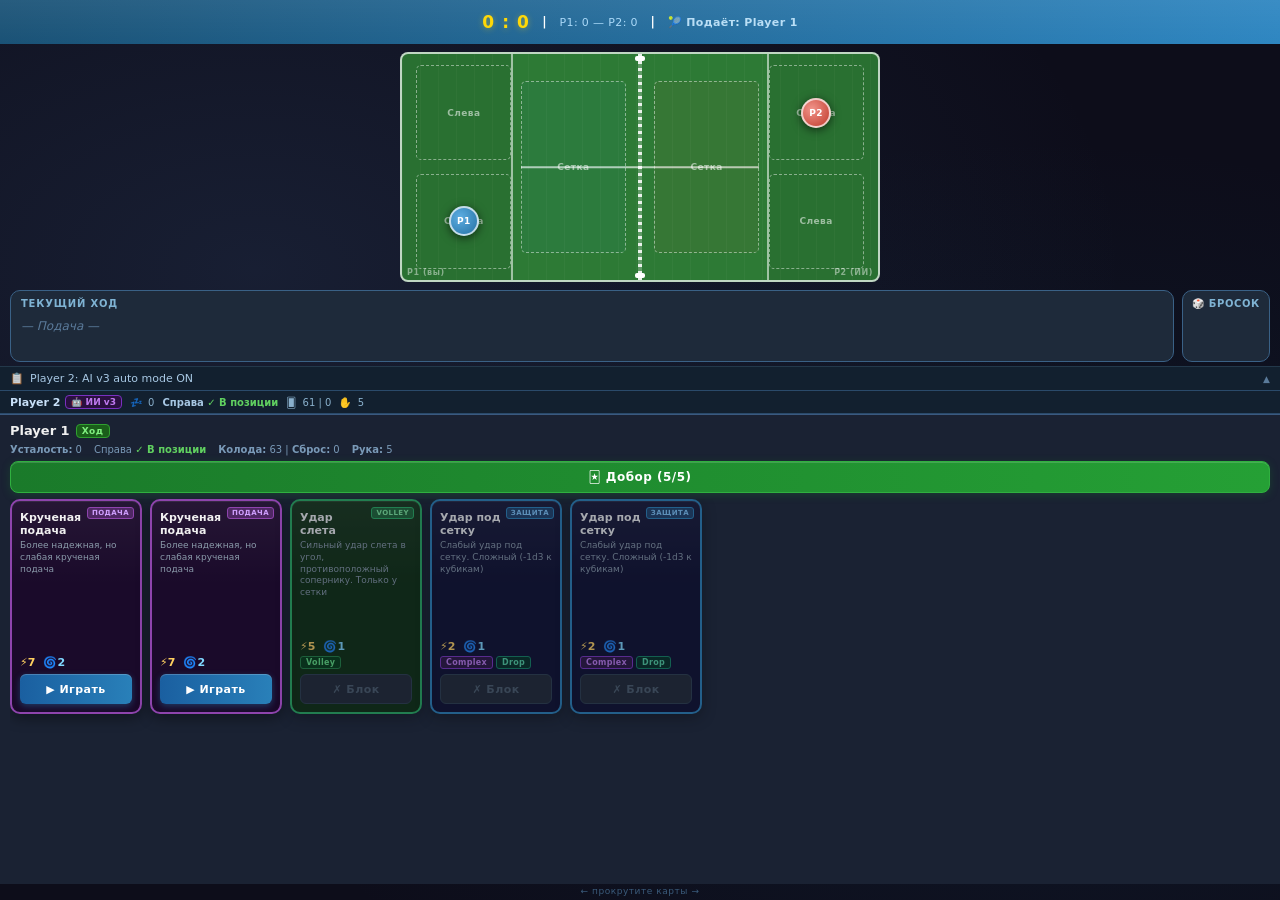
==== index.html @ b7a3088a "Mobile: always-on dice result, Russian labels, and an event log Three additions to the Telegram (ind" ====
<!DOCTYPE html>
<html lang="ru">
<head>
  <meta charset="UTF-8">
  <meta name="viewport" content="width=device-width, initial-scale=1.0, maximum-scale=1.0, user-scalable=no, viewport-fit=cover">
  <title>🎾 MyTennis</title>
  <script src="https://telegram.org/js/telegram-web-app.js"></script>
  <link rel="stylesheet" href="styles-app.css">
</head>
<body>

  <!-- ═══════════════════════════════════════════
       BLOCK 1 — SCORE BAR
  ════════════════════════════════════════════ -->
  <div id="tennis-score">Loading score...</div>

  <!-- ═══════════════════════════════════════════
       BLOCK 2 — COURT (horizontal: P1 left, P2 right)
       Zone data-ids are queried by visuals.js — do not rename.
       P2 orientation: BR top / BL bottom (players face each other,
       serves land cross-court into the same-named zone).
  ════════════════════════════════════════════ -->
  <div id="app-court-wrap">
    <div id="court">
      <!-- decorative layers -->
      <div class="baseline-shade shade-left"></div>
      <div class="baseline-shade shade-right"></div>
      <div class="service-line line-left"></div>
      <div class="service-line line-right"></div>
      <div class="center-line"></div>

      <!-- net -->
      <div class="net-line"></div>
      <div class="net-post net-post-top"></div>
      <div class="net-post net-post-bottom"></div>

      <!-- P1 zones (left half). Labels are display-only; data-id keys stay ASCII. -->
      <div class="zone" data-id="p1-BL">Слева</div>
      <div class="zone" data-id="p1-BR">Справа</div>
      <div class="zone" data-id="p1-Net">Сетка</div>

      <!-- P2 zones (right half) — BR top, BL bottom -->
      <div class="zone" data-id="p2-Net">Сетка</div>
      <div class="zone" data-id="p2-BR">Справа</div>
      <div class="zone" data-id="p2-BL">Слева</div>

      <!-- corner labels -->
      <div class="court-label label-p1">P1 (вы)</div>
      <div class="court-label label-p2">P2 (ИИ)</div>
    </div>
  </div>

  <!-- ═══════════════════════════════════════════
       BLOCK 3 — CURRENT TURN + DICE
  ════════════════════════════════════════════ -->
  <div id="app-turn-section">

    <div id="current-turn" class="current-turn-panel">
      <div class="ct-title">Текущий ход</div>
      <div class="ct-empty">— Подача —</div>
    </div>

    <div id="app-dice-wrap">
      <div class="player-dice" id="player1-dice">
        <div class="app-dice-label">🎲 Бросок</div>
        <div class="dice-display"></div>
      </div>
      <!-- kept in DOM so dice-visuals.js doesn't break, but hidden -->
      <div class="player-dice" id="player2-dice" style="display:none;">
        <div class="dice-display"></div>
      </div>
    </div>

  </div>

  <!-- ═══════════════════════════════════════════
       BLOCK 3.5 — LOG TICKER (tap to expand)
  ════════════════════════════════════════════ -->
  <div id="app-log" onclick="toggleLogOverlay(true)" title="Открыть журнал">
    <span class="app-log-icon">📋</span>
    <span class="app-log-line">— начните розыгрыш —</span>
    <span class="app-log-more">▲</span>
  </div>

  <!-- Full-history overlay -->
  <div id="log-overlay" onclick="if(event.target===this)toggleLogOverlay(false)">
    <div class="log-sheet">
      <div class="log-sheet-head">
        <strong>Журнал</strong>
        <button class="log-close" onclick="toggleLogOverlay(false)">✕</button>
      </div>
      <div class="log-sheet-body" id="log-full"></div>
    </div>
  </div>

  <!-- ═══════════════════════════════════════════
       BLOCK 4 — AI STRIP + PLAYER HAND
  ════════════════════════════════════════════ -->
  <div id="app-hand-section">

    <!-- AI opponent strip — render.js fills #player2 -->
    <div id="player2" class="app-opponent-strip"></div>

    <!-- Human player panel — render.js fills #player1 -->
    <div id="player1" class="player-panel app-player-panel"></div>

    <div class="scroll-hint">← прокрутите карты →</div>

  </div>

  <!-- Log: kept in DOM, hidden — render.js requires #log -->
  <div id="log" style="display:none;"></div>

  <!-- ═══════════════════════════════════════════
       SCRIPTS
  ════════════════════════════════════════════ -->
  <script src="config.js"></script>
  <script src="decks.js"></script>
  <script src="deck-utils.js"></script>
  <script src="positioning.js"></script>
  <script src="visuals.js"></script>
  <script src="dice-visuals.js"></script>
  <script src="shot-resolution.js"></script>
  <script src="player-init.js"></script>
  <script src="render.js"></script>
  <script src="ai-v1.js"></script>
  <script src="ai-v2.js"></script>
  <script src="ai-v3.js"></script>
  <script src="ai.js"></script>
  <script src="ai-simulate-v1.js"></script>
  <script src="ai-simulate-v2.js"></script>
  <script src="ai-simulate-v3.js"></script>
  <script src="ai-simulate.js"></script>
  <script src="ai-v3-train.js"></script>
  <script src="game.js"></script>

  <script>
    // Route every dice roll — player's or AI's — into the one visible block.
    window.DICE_SINGLE_TARGET = 'player1-dice';

    // ── Event log (mobile) ──────────────────────────────────
    // The ticker shows the most recent line; tapping opens the full history.
    function renderMobileLog() {
      if (typeof gameLog === 'undefined') return;
      const line = document.querySelector('#app-log .app-log-line');
      // Collapse the <br> inside shot lines so the ticker stays a single row.
      if (line && gameLog.length)
        line.innerHTML = gameLog[gameLog.length - 1].replace(/<br\s*\/?>/gi, ' · ');
      const overlay = document.getElementById('log-overlay');
      if (overlay && overlay.classList.contains('open')) {
        document.getElementById('log-full').innerHTML =
          [...gameLog].reverse().join('<div class="log-sep"></div>');
      }
    }

    function toggleLogOverlay(open) {
      const overlay = document.getElementById('log-overlay');
      if (!overlay) return;
      overlay.classList.toggle('open', open);
      if (open) {
        document.getElementById('log-full').innerHTML =
          (typeof gameLog !== 'undefined' ? [...gameLog].reverse() : []).join('<div class="log-sep"></div>');
      }
    }

    // ── Telegram Mini App init ──────────────────────────────
    const tg = window.Telegram?.WebApp;
    if (tg) {
      tg.ready();
      tg.expand();
      tg.enableClosingConfirmation();
      tg.setHeaderColor('#1a5276');
      tg.setBackgroundColor('#0d0d1a');
      // Horizontal card scroll conflicts with swipe-to-close (TG 7.7+)
      if (typeof tg.disableVerticalSwipes === 'function') tg.disableVerticalSwipes();
    }

    // ── Load v3 weights from file and configure AI ──────────
    window.addEventListener('load', () => {
      // v3-weights(4).json predates the LayerNorm/LeakyReLU change and is not
      // compatible with the current network — retrain with train-v3-node.js
      // rather than restoring it.
      fetch('v3-weights-pure.json')
        .then(res => res.json())
        .then(weightsData => {
          v3WeightsFromJSON(weightsData);
          console.log('✓ v3-weights-pure.json loaded');
        })
        .catch(err => console.warn('Could not load v3-weights-pure.json:', err));

      aiSetVersion(1, 3);       // P2 uses v3
      aiSetAutoMode(1, true);   // P2 plays automatically
    });
  </script>

</body>
</html>
---- styles-app.css ----
/* =====================================================
   styles-app.css — Telegram Mini App UI (mockup design)
   Standalone: index.html loads ONLY this stylesheet.
   Dark theme, full-viewport flex column, touch-first.
   ===================================================== */

/* ── Reset & base ─────────────────────────────────── */
*, *::before, *::after { box-sizing: border-box; margin: 0; padding: 0; }

html, body {
  width: 100%;
  height: 100%;
}

body {
  background: #0d0d1a;
  background-image:
    radial-gradient(ellipse at 20% 30%, rgba(74,111,165,.18) 0%, transparent 60%),
    radial-gradient(ellipse at 80% 70%, rgba(26,82,118,.15) 0%, transparent 55%);
  color: #f0f0f0;
  font-family: 'Segoe UI', system-ui, -apple-system, sans-serif;
  font-size: 14px;
  display: flex;
  flex-direction: column;
  /* min-height, not height: the layout fills the screen when it fits and
     scrolls instead of clipping the hand when it doesn't (reposition buttons
     make the cards noticeably taller mid-rally). */
  min-height: 100dvh;
  overflow-x: hidden;
  overflow-y: auto;
  -webkit-tap-highlight-color: transparent;
  user-select: none;
}

button { font-family: inherit; }

/* ═══════════════════════════════════════════════════
   1. SCORE BAR
   ═══════════════════════════════════════════════════ */
#tennis-score {
  flex: 0 0 auto;
  min-height: 44px;
  background: linear-gradient(90deg, #1a5276 0%, #2e86c1 100%);
  display: flex;
  align-items: center;
  justify-content: center;
  flex-wrap: wrap;
  gap: 4px 8px;
  padding: 4px 14px;
  padding-top: max(4px, env(safe-area-inset-top));
  font-size: 12px;
  color: #fff;
  font-weight: 600;
  letter-spacing: 0.03em;
  white-space: nowrap;
  position: relative;
  overflow: hidden;
}
#tennis-score::after {
  content: '';
  position: absolute;
  inset: 0;
  background: linear-gradient(180deg, rgba(255,255,255,.06) 0%, transparent 100%);
  pointer-events: none;
}
#tennis-score .score-label { display: none; }        /* "Score:" / "Games:" */
#tennis-score .score-points {
  font-size: 17px;
  font-weight: 800;
  color: #ffd700;
  text-shadow: 0 1px 6px rgba(255,215,0,.4);
  letter-spacing: 0.06em;
}
#tennis-score .score-games {
  font-size: 11px;
  color: #a8d8f8;
  font-weight: 500;
}
#tennis-score .score-server {
  font-size: 11px;
  color: #c8eaff;
  opacity: .9;
}

/* ═══════════════════════════════════════════════════
   2. COURT
   ═══════════════════════════════════════════════════ */
#app-court-wrap {
  flex: 0 0 auto;
  padding: 8px 12px 4px;
}

#court {
  width: 100%;
  max-width: 480px;
  margin: 0 auto;
  aspect-ratio: 42 / 25;
  max-height: 230px;
  background: #2d7a35;
  border-radius: 8px;
  border: 2px solid rgba(255,255,255,.7);
  position: relative;
  overflow: hidden;
}

/* grass texture */
#court::before {
  content: '';
  position: absolute;
  inset: 0;
  background: repeating-linear-gradient(
    90deg,
    rgba(255,255,255,.03) 0px, rgba(255,255,255,.03) 1px,
    transparent 1px, transparent 18px
  );
  pointer-events: none;
}

/* decorative shading behind baselines */
.baseline-shade {
  position: absolute;
  top: 0; bottom: 0;
  width: 23%;
  background: rgba(0,0,0,.08);
  z-index: 1;
}
.shade-left  { left: 0; }
.shade-right { right: 0; }

/* service lines (vertical) + center line (horizontal) */
.service-line {
  position: absolute;
  top: 0; bottom: 0;
  width: 1.5px;
  background: rgba(255,255,255,.55);
  z-index: 2;
}
.line-left  { left: 23%; }
.line-right { right: 23%; }

.center-line {
  position: absolute;
  top: 50%;
  left: 25%;
  width: 50%;
  height: 1.5px;
  background: rgba(255,255,255,.65);
  transform: translateY(-50%);
  z-index: 2;
}

/* net */
.net-line {
  position: absolute;
  left: 50%;
  top: 0; bottom: 0;
  transform: translateX(-50%);
  width: 4px;
  z-index: 10;
  background: repeating-linear-gradient(
    180deg,
    rgba(255,255,255,.9) 0px, rgba(255,255,255,.9) 3px,
    rgba(255,255,255,.25) 3px, rgba(255,255,255,.25) 7px
  );
}
.net-post {
  position: absolute;
  left: 50%;
  transform: translateX(-50%);
  width: 10px; height: 5px;
  background: #fff;
  border-radius: 2px;
  z-index: 11;
}
.net-post-top    { top: 2px; }
.net-post-bottom { bottom: 2px; }

/* zones — flat, addressed by data-id (visuals.js queries these) */
.zone {
  position: absolute;
  border: 1.5px dashed rgba(255,255,255,.45);
  border-radius: 5px;
  display: flex;
  align-items: center;
  justify-content: center;
  font-size: 9px;
  color: rgba(255,255,255,.55);
  font-weight: 700;
  letter-spacing: 0.05em;
  z-index: 6;
}

/* P1 zones (left half): BL top, BR bottom */
[data-id="p1-BL"]  { left: 3%;  top: 5%;    width: 20%; height: 42%; }
[data-id="p1-BR"]  { left: 3%;  bottom: 5%; width: 20%; height: 42%; }
[data-id="p1-Net"] { left: 25%; top: 12%;   width: 22%; height: 76%;
  background: rgba(52,152,219,.05); }

/* P2 zones (right half): BR top, BL bottom (mirrored player) */
[data-id="p2-BR"]  { right: 3%;  top: 5%;    width: 20%; height: 42%; }
[data-id="p2-BL"]  { right: 3%;  bottom: 5%; width: 20%; height: 42%; }
[data-id="p2-Net"] { right: 25%; top: 12%;   width: 22%; height: 76%;
  background: rgba(231,76,60,.05); }

/* corner labels */
.court-label {
  position: absolute;
  font-size: 8px;
  color: rgba(255,255,255,.45);
  font-weight: 600;
  letter-spacing: 0.07em;
  z-index: 7;
}
.label-p1 { left: 5px;  bottom: 3px; }
.label-p2 { right: 5px; bottom: 3px; }

/* player tokens (visuals.js appends .player-token into a zone) */
.player-token {
  width: 30px; height: 30px;
  border-radius: 50%;
  position: absolute;
  top: 50%; left: 50%;
  transform: translate(-50%, -50%);
  display: flex; align-items: center; justify-content: center;
  font-size: 9px; font-weight: 800; color: #fff;
  z-index: 20;
  box-shadow: 0 2px 10px rgba(0,0,0,.6);
  border: 2.5px solid rgba(255,255,255,.7);
}
.token-p1 { background: radial-gradient(circle at 35% 35%, #5dade2, #2471a3); }
.token-p2 { background: radial-gradient(circle at 35% 35%, #f1948a, #c0392b); }

/* ═══════════════════════════════════════════════════
   3. CURRENT TURN + DICE ROW
   ═══════════════════════════════════════════════════ */
#app-turn-section {
  flex: 0 0 auto;
  display: flex;
  align-items: stretch;
  gap: 8px;
  padding: 4px 10px;
}

/* Turn panel */
.current-turn-panel {
  flex: 1;
  min-width: 0;
  background: #1e2a3a;
  border: 1px solid #3a6186;
  border-radius: 10px;
  padding: 7px 10px;
  display: flex;
  flex-direction: column;
  gap: 4px;
  text-align: left;
}
.ct-title {
  font-size: 10px;
  font-weight: 700;
  color: #7fb3d3;
  text-transform: uppercase;
  letter-spacing: 0.08em;
}
.ct-empty { color: #5a7a9a; font-style: italic; font-size: 12px; margin-top: 6px; }
.ct-arrow-row {
  display: flex;
  align-items: center;
  gap: 5px;
  font-weight: 700;
}
.ct-p    { font-size: 12px; }
.ct-p1   { color: #3498db; }
.ct-p2   { color: #e74c3c; }
.ct-arrow { color: #ffd700; font-size: 13px; letter-spacing: -1px; }
.ct-card-name {
  font-size: 13px;
  font-weight: 800;
  color: #f0f0f0;
  white-space: nowrap;
  overflow: hidden;
  text-overflow: ellipsis;
}
.ct-card-stats {
  display: flex;
  gap: 8px;
  font-size: 11px;
  color: #a8c0d8;
  font-weight: 600;
}
.ct-difficulty {
  font-size: 10px;
  color: #8ab0cc;
  background: rgba(255,255,255,.05);
  border-radius: 4px;
  padding: 2px 6px;
  width: fit-content;
}
.ct-diff-label { color: #8ab0cc; }
.ct-diff-value { font-weight: 800; color: #ffd060; }
.ct-power-bonus { color: #ff7050; }

/* Dice panel */
#app-dice-wrap { flex: 0 0 auto; display: flex; }
#player1-dice {
  flex: 0 0 auto;
  min-width: 88px;
  max-width: 132px;
  background: #1e2a3a;
  border: 1px solid #3a6186;
  border-radius: 10px;
  padding: 7px 8px;
  display: flex;
  flex-direction: column;
  align-items: center;
  gap: 5px;
}
.app-dice-label {
  font-size: 10px;
  font-weight: 700;
  color: #7fb3d3;
  text-transform: uppercase;
  letter-spacing: 0.06em;
  white-space: nowrap;
}
.dice-display {
  display: flex;
  flex-wrap: wrap;
  justify-content: center;
  align-items: center;
  gap: 4px;
  min-height: 40px;
}

/* dice */
.die {
  width: 40px; height: 40px;
  background: #f5f5f0;
  border: 2px solid #c8c0a8;
  border-radius: 8px;
  box-shadow:
    2px 2px 0 #999,
    inset 1px 1px 2px rgba(255,255,255,.8),
    inset -1px -1px 2px rgba(0,0,0,.15);
  display: grid;
  grid-template-columns: repeat(3, 1fr);
  grid-template-rows: repeat(3, 1fr);
  padding: 5px;
  gap: 2px;
}
.die.d3 { width: 30px; height: 30px; background: #ffe6e6; border-color: #cc6666; }
.die.power-die { background: #c0392b; border-color: #922b21; box-shadow: 2px 2px 0 #6e1f18; }

.die.rolling { animation: roll 0.5s ease-in-out; }
@keyframes roll {
  0%, 100% { transform: rotate(0deg); }
  25%  { transform: rotate(90deg); }
  50%  { transform: rotate(180deg); }
  75%  { transform: rotate(270deg); }
}

.die-dot {
  width: 7px; height: 7px;
  background: #1a1a1a;
  border-radius: 50%;
  margin: auto;
  grid-column: 2; grid-row: 2;
}
.die.d3 .die-dot { width: 6px; height: 6px; background: #aa2222; }
.power-dot { background: #fff; }

/* dot layouts per value */
.die[data-value="1"] .die-dot:nth-child(1) { grid-column:2; grid-row:2; }
.die[data-value="2"] .die-dot:nth-child(1) { grid-column:1; grid-row:1; }
.die[data-value="2"] .die-dot:nth-child(2) { grid-column:3; grid-row:3; }
.die[data-value="3"] .die-dot:nth-child(1) { grid-column:1; grid-row:1; }
.die[data-value="3"] .die-dot:nth-child(2) { grid-column:2; grid-row:2; }
.die[data-value="3"] .die-dot:nth-child(3) { grid-column:3; grid-row:3; }
.die[data-value="4"] .die-dot:nth-child(1) { grid-column:1; grid-row:1; }
.die[data-value="4"] .die-dot:nth-child(2) { grid-column:3; grid-row:1; }
.die[data-value="4"] .die-dot:nth-child(3) { grid-column:1; grid-row:3; }
.die[data-value="4"] .die-dot:nth-child(4) { grid-column:3; grid-row:3; }
.die[data-value="5"] .die-dot:nth-child(1) { grid-column:1; grid-row:1; }
.die[data-value="5"] .die-dot:nth-child(2) { grid-column:3; grid-row:1; }
.die[data-value="5"] .die-dot:nth-child(3) { grid-column:2; grid-row:2; }
.die[data-value="5"] .die-dot:nth-child(4) { grid-column:1; grid-row:3; }
.die[data-value="5"] .die-dot:nth-child(5) { grid-column:3; grid-row:3; }
.die[data-value="6"] .die-dot:nth-child(1) { grid-column:1; grid-row:1; }
.die[data-value="6"] .die-dot:nth-child(2) { grid-column:3; grid-row:1; }
.die[data-value="6"] .die-dot:nth-child(3) { grid-column:1; grid-row:2; }
.die[data-value="6"] .die-dot:nth-child(4) { grid-column:3; grid-row:2; }
.die[data-value="6"] .die-dot:nth-child(5) { grid-column:1; grid-row:3; }
.die[data-value="6"] .die-dot:nth-child(6) { grid-column:3; grid-row:3; }

.dice-info { font-size: 9px; color: #8ab0cc; line-height: 1.35; text-align: center; }
.dice-total { font-size: 13px; font-weight: 800; color: #ffd700; margin-top: 2px; }
.power-die-label { font-size: 9px; color: #8ab0cc; }
.power-die-info  { color: #ff7050; font-weight: 700; font-size: 10px; }

.dice-roller {
  font-size: 9px;
  font-weight: 700;
  letter-spacing: 0.04em;
  color: #c8e0f8;
  text-transform: uppercase;
}
.dice-result {
  margin-top: 3px;
  font-size: 12px;
  font-weight: 800;
  letter-spacing: 0.03em;
  padding: 2px 8px;
  border-radius: 5px;
}
.dice-result.dice-ok   { color: #80f0a0; background: rgba(39,174,96,.18);  border: 1px solid #27ae60; }
.dice-result.dice-fail { color: #ff8070; background: rgba(192,57,43,.18);  border: 1px solid #c0392b; }

/* ═══════════════════════════════════════════════════
   3.5 LOG — ticker + full-history overlay
   ═══════════════════════════════════════════════════ */
#app-log {
  flex: 0 0 auto;
  display: flex;
  align-items: center;
  gap: 6px;
  padding: 5px 10px;
  background: #12202f;
  border-top: 1px solid #23384a;
  font-size: 11px;
  color: #a8c8e4;
  cursor: pointer;
}
#app-log .app-log-icon { flex: 0 0 auto; opacity: .8; }
#app-log .app-log-line {
  flex: 1;
  min-width: 0;
  white-space: nowrap;
  overflow: hidden;
  text-overflow: ellipsis;
}
#app-log .app-log-line strong { color: #e8f2ff; font-weight: 700; }
#app-log .app-log-more { flex: 0 0 auto; color: #5a7a9a; font-size: 9px; }

#log-overlay {
  position: fixed;
  inset: 0;
  z-index: 500;
  background: rgba(5,10,20,.72);
  display: none;
  align-items: flex-end;
}
#log-overlay.open { display: flex; }
.log-sheet {
  width: 100%;
  max-height: 72vh;
  background: #16222f;
  border-top-left-radius: 14px;
  border-top-right-radius: 14px;
  border-top: 1px solid #3a5a80;
  display: flex;
  flex-direction: column;
  box-shadow: 0 -8px 30px rgba(0,0,0,.5);
}
.log-sheet-head {
  flex: 0 0 auto;
  display: flex;
  align-items: center;
  justify-content: space-between;
  padding: 10px 14px;
  border-bottom: 1px solid #24384a;
  color: #e8f2ff;
  font-size: 14px;
}
.log-close {
  background: none;
  border: none;
  color: #8ab0cc;
  font-size: 18px;
  cursor: pointer;
  padding: 2px 6px;
}
.log-sheet-body {
  flex: 1;
  min-height: 0;
  overflow-y: auto;
  padding: 10px 14px calc(14px + env(safe-area-inset-bottom));
  font-size: 12px;
  line-height: 1.5;
  color: #b8ccdc;
  -webkit-overflow-scrolling: touch;
}
.log-sheet-body strong { color: #e8f2ff; font-weight: 700; }
.log-sheet-body .log-sep { height: 1px; background: #20323f; margin: 7px 0; }

/* ═══════════════════════════════════════════════════
   4. AI STRIP  (render.js fills #player2)
   ═══════════════════════════════════════════════════ */
#app-hand-section {
  flex: 1;
  min-height: 0;
  display: flex;
  flex-direction: column;
}

/* Single line: name, AI badge, then stats. Card backs carry no information
   and cost ~55px of height the hand section needs on short screens. */
.app-opponent-strip {
  flex: 0 0 auto;
  background: #12202f;
  border-top: 1px solid #2a4a6a;
  border-bottom: 1px solid #2a4a6a;
  padding: 4px 10px;
  display: flex;
  flex-direction: row;
  align-items: center;
  flex-wrap: wrap;
  gap: 2px 8px;
  overflow: hidden;
}
.app-opponent-strip .player-title {
  font-size: 11px;
  color: #c8e0f8;
  font-weight: 700;
  display: flex;
  align-items: center;
  gap: 5px;
  margin: 0;
  flex: 0 0 auto;
}
.app-opponent-strip .player-stats {
  display: flex;
  align-items: center;
  gap: 2px 8px;
  flex-wrap: wrap;
  font-size: 10px;
  color: #8ab0cc;
  margin: 0;
  min-width: 0;
}
.app-opponent-strip .player-stats em { display: none; }  /* fatigue system tag */
.app-opponent-strip .ai-controls,
.app-opponent-strip .draw-btn,
.app-opponent-strip .hand { display: none; }

/* Word labels don't fit one line at 360px (433px needed for 340px of room),
   so the strip swaps them for icons. The player's own panel below keeps the
   spelled-out labels. */
.app-opponent-strip .player-stats strong { display: none; }
.app-opponent-strip .st-fat::before  { content: '💤'; margin-right: 3px; }
.app-opponent-strip .st-deck::before { content: '🂠'; margin-right: 3px; }
.app-opponent-strip .st-hand::before { content: '✋'; margin-right: 3px; }
.app-opponent-strip .st-pos          { font-weight: 600; color: #a8c8e4; }

/* ═══════════════════════════════════════════════════
   5. PLAYER HAND  (render.js fills #player1)
   ═══════════════════════════════════════════════════ */
.app-player-panel {
  flex: 1;
  /* Floor so the hand can't be squeezed to the point of clipping cards —
     header + draw button + a full-height card. Past this the page scrolls. */
  min-height: 268px;
  background: #1a2233;
  border-top: 1px solid #3a5a80;
  display: flex;
  flex-direction: column;
  padding: 8px 10px 4px;
  gap: 6px;
  overflow: hidden;
}

.app-player-panel .player-title {
  flex-shrink: 0;
  font-size: 13px;
  font-weight: 800;
  color: #f0f0f0;
  display: flex;
  align-items: center;
  gap: 6px;
  margin: 0;
}
.turn-badge {
  font-size: 9px;
  background: #1a5e1a;
  color: #80f080;
  border: 1px solid #30a030;
  border-radius: 4px;
  padding: 1px 5px;
  font-weight: 700;
  letter-spacing: 0.06em;
  animation: pulse-glow 2s ease-in-out infinite;
}
@keyframes pulse-glow {
  0%, 100% { box-shadow: 0 0 4px rgba(48,160,48,.3); }
  50%       { box-shadow: 0 0 10px rgba(80,220,80,.6); }
}
.ai-badge {
  background: #2a1040;
  color: #c07af0;
  border: 1px solid #7a30c0;
  font-size: 9px;
  font-weight: 700;
  padding: 1px 5px;
  border-radius: 4px;
}

.app-player-panel .player-stats {
  flex-shrink: 0;
  display: flex;
  gap: 4px 12px;
  flex-wrap: wrap;
  font-size: 10px;
  color: #7a9ab8;
  margin: 0;
}
.app-player-panel .player-stats em { display: none; }  /* fatigue system tag */
.in-pos  { color: #60d060; font-weight: 700; }
.out-pos { color: #ff7050; font-weight: 700; }

/* AI controls row: everything hidden except the pass-turn button */
.app-player-panel .ai-controls {
  display: flex;
  background: transparent;
  border: none;
  padding: 0;
  margin: 0;
  flex-shrink: 0;
}
.app-player-panel .ai-controls:not(:has(.ai-btn-pass)) { display: none; }
.app-player-panel .ai-label,
.app-player-panel .ai-version-toggle,
.app-player-panel .ai-btn-turn,
.app-player-panel .ai-btn-auto,
.app-player-panel .ai-btn-stop { display: none; }

.ai-btn-pass {
  width: 100%;
  height: 32px;
  background: linear-gradient(90deg, #b3541e, #e67e22);
  color: #fff;
  border: 1px solid #f39c12;
  border-radius: 8px;
  font-size: 12px;
  font-weight: 700;
  letter-spacing: 0.04em;
  cursor: pointer;
  animation: pulse-pass 1s ease-in-out infinite;
}
@keyframes pulse-pass {
  0%, 100% { box-shadow: 0 0 0 0 rgba(230,126,34,0.5); }
  50%       { box-shadow: 0 0 0 5px rgba(230,126,34,0); }
}

/* Draw button */
.app-player-panel .draw-btn {
  flex-shrink: 0;
  width: 100%;
  background: linear-gradient(90deg, #1a7a2a, #25a035);
  color: #fff;
  border: 1px solid #30b040;
  border-radius: 8px;
  height: 32px;
  font-size: 12px;
  font-weight: 700;
  letter-spacing: 0.04em;
  cursor: pointer;
  box-shadow: 0 2px 8px rgba(26,122,42,.3), inset 0 1px 0 rgba(255,255,255,.15);
}
.app-player-panel .draw-btn:active { filter: brightness(1.15); }

/* Cards row — horizontal scroll */
.app-player-panel .hand {
  flex: 1;
  min-height: 0;
  display: flex;
  flex-wrap: nowrap;
  gap: 8px;
  overflow-x: auto;
  overflow-y: hidden;
  padding-bottom: 4px;
  -webkit-overflow-scrolling: touch;
  scrollbar-width: none;
}
.app-player-panel .hand::-webkit-scrollbar { display: none; }

/* Single card */
.app-player-panel .card {
  flex: 0 0 132px;
  height: 100%;
  min-height: 150px;
  max-height: 215px;   /* headroom for the reposition buttons */
  border-radius: 10px;
  border: 2px solid #555;
  padding: 8px;
  display: flex;
  flex-direction: column;
  gap: 3px;
  position: relative;
  overflow: hidden;
  background: #12202f;
  box-shadow: 0 4px 14px rgba(0,0,0,.4), inset 0 1px 0 rgba(255,255,255,.08);
}
.app-player-panel .card::before {
  content: '';
  position: absolute;
  top: 0; left: 0; right: 0;
  height: 40%;
  background: linear-gradient(180deg, rgba(255,255,255,.05) 0%, transparent 100%);
  pointer-events: none;
}

/* category colors */
.app-player-panel .card-attack  { background: #2a0a0a; border-color: #c0392b; }
.app-player-panel .card-defense { background: #0a0a2a; border-color: #2980b9; }
.app-player-panel .card-volley  { background: #0a2a0a; border-color: #27ae60; }
.app-player-panel .card-serve   { background: #1a0a2a; border-color: #8e44ad; }

/* category tag (top-right corner) */
.app-player-panel .card::after {
  position: absolute;
  top: 6px; right: 6px;
  font-size: 7px;
  font-weight: 800;
  padding: 1px 4px;
  border-radius: 3px;
  letter-spacing: 0.06em;
  text-transform: uppercase;
  z-index: 2;
}
.app-player-panel .card-attack::after {
  content: 'Атака';
  background: rgba(192,57,43,.4); color: #ff8070; border: 1px solid #c0392b;
}
.app-player-panel .card-defense::after {
  content: 'Защита';
  background: rgba(41,128,185,.4); color: #80c8ff; border: 1px solid #2980b9;
}
.app-player-panel .card-volley::after {
  content: 'Volley';
  background: rgba(39,174,96,.4); color: #80f0a0; border: 1px solid #27ae60;
}
.app-player-panel .card-serve::after {
  content: 'Подача';
  background: rgba(142,68,173,.4); color: #d0a0ff; border: 1px solid #8e44ad;
}

.app-player-panel .card-name {
  display: block;
  font-size: 11px;
  font-weight: 800;
  color: #f0f0f0;
  line-height: 1.2;
  padding-right: 44px;
  margin-top: 2px;
}
.app-player-panel .card-desc {
  font-size: 9px;
  color: #8898a8;
  line-height: 1.3;
  flex: 1;
  min-height: 0;
  overflow: hidden;
}
.app-player-panel .card-stats {
  display: flex;
  gap: 8px;
  font-size: 11px;
  font-weight: 700;
}
.app-player-panel .card-stats span:nth-child(1) { color: #ffd060; }  /* power */
.app-player-panel .card-stats span:nth-child(2) { color: #80d8ff; }  /* spin */

/* badges */
.card-badges { display: flex; flex-wrap: wrap; gap: 3px; }
.badge {
  font-size: 8px;
  font-weight: 700;
  padding: 1px 5px;
  border-radius: 3px;
  letter-spacing: 0.04em;
}
.badge-guided   { background: #1a4a7a; color: #7ec8e3; border: 1px solid #2e7bc4; }
.badge-power    { background: #3a2000; color: #ffc06a; border: 1px solid #c87020; }
.badge-complex  { background: #2a1040; color: #c07af0; border: 1px solid #7a30c0; }
.badge-drop     { background: #002a20; color: #50d0a0; border: 1px solid #108060; }
.badge-volley   { background: #003a10; color: #60e080; border: 1px solid #208040; }
.badge-smash    { background: #3a1000; color: #ff7050; border: 1px solid #c04020; }
.badge-anti     { background: #002040; color: #40a0e0; border: 1px solid #1060c0; }
.badge-overhead { background: #2a1000; color: #f0b030; border: 1px solid #a06000; }
.badge-approach { background: #1a3a00; color: #90d050; border: 1px solid #408020; }

/* active-discard checkbox row */
.mark-checkbox-row {
  display: flex;
  align-items: center;
  gap: 4px;
  font-size: 9px;
  color: #7a9ab8;
  cursor: pointer;
  border: 1px dashed #3a4a5a;
  border-radius: 4px;
  padding: 2px 4px;
}
.mark-checkbox-row input { width: 12px; height: 12px; accent-color: #c0392b; }
.mark-label-text  { font-weight: 700; font-size: 9px; }
.mark-label-red   { color: #ff8070; }
.mark-label-blue  { color: #80c8ff; }
.mark-label-green { color: #80f0a0; }

/* marked card glow */
.card-marked-red   { box-shadow: 0 0 0 2px rgba(192,57,43,.8),  0 0 14px rgba(192,57,43,.5)  !important; }
.card-marked-blue  { box-shadow: 0 0 0 2px rgba(41,128,185,.8), 0 0 14px rgba(41,128,185,.5) !important; }
.card-marked-green { box-shadow: 0 0 0 2px rgba(39,174,96,.8),  0 0 14px rgba(39,174,96,.5)  !important; }

/* play / blocked buttons */
.app-player-panel .play-btn {
  flex-shrink: 0;
  margin-top: 2px;
  height: 30px;
  border-radius: 6px;
  font-size: 11px;
  font-weight: 800;
  letter-spacing: 0.04em;
  border: none;
  cursor: pointer;
  background: linear-gradient(90deg, #1a5fa0, #2980b9);
  color: #fff;
  box-shadow: 0 2px 6px rgba(41,128,185,.4), inset 0 1px 0 rgba(255,255,255,.2);
}
.app-player-panel .play-btn:active { filter: brightness(1.2); }
.app-player-panel .play-btn-disabled {
  background: #1e2530 !important;
  color: #4a5a6a !important;
  border: 1px solid #2a3a4a;
  box-shadow: none;
  cursor: not-allowed;
}
.app-player-panel .card:has(.play-btn-disabled) { opacity: .65; }

/* reposition buttons after successful shot */
.discard-move {
  border-top: 1px solid #2a3a4a;
  padding-top: 3px;
  font-size: 9px;
  color: #7a9ab8;
}
.position-btn {
  background: #1e3a5a;
  color: #a0d0f0;
  border: 1px solid #2e5a8a;
  font-size: 10px;
  font-weight: 700;
  padding: 4px 8px;
  min-height: 26px;
  margin: 2px 2px 0 0;
  border-radius: 5px;
  cursor: pointer;
}
.position-btn:active { background: #2e5a8a; }

/* scroll hint */
.scroll-hint {
  flex-shrink: 0;
  text-align: center;
  font-size: 9px;
  color: #3a5a7a;
  letter-spacing: 0.06em;
  padding: 2px 0;
  padding-bottom: max(4px, env(safe-area-inset-bottom));
}

/* ═══════════════════════════════════════════════════
   SHORT SCREENS (iPhone SE etc.)
   ═══════════════════════════════════════════════════ */
@media (max-height: 700px) {
  #court { max-height: 160px; }
  .app-player-panel .card { min-height: 132px; }
  .app-player-panel .card-desc { display: none; }
  .dice-info { display: none; }
}
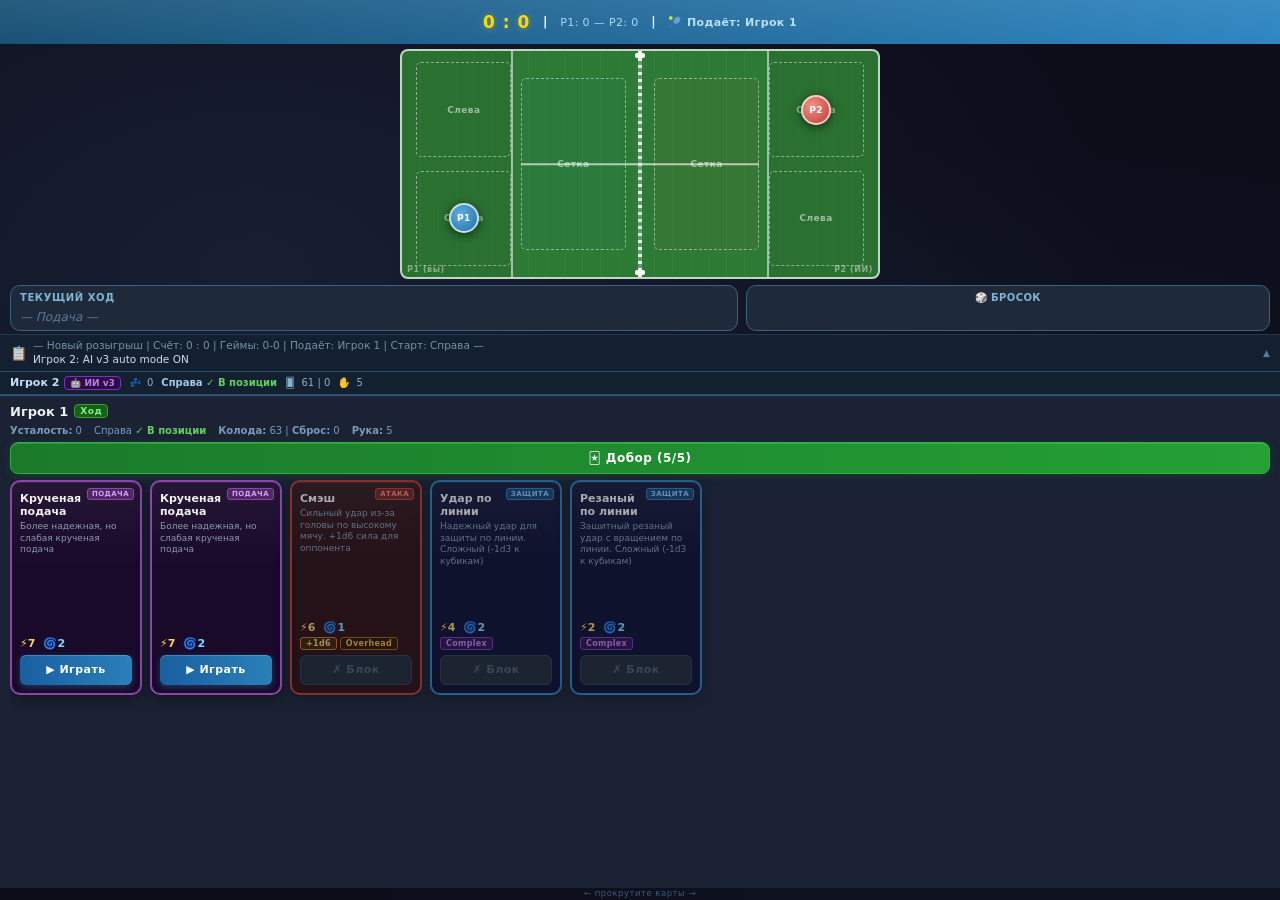
==== commit c8facc80: "Show the last two events in the collapsed log ticker The ticker showed a single line; two fit more h" ====
--- a/index.html
+++ b/index.html
@@ -78,7 +78,9 @@
   ════════════════════════════════════════════ -->
   <div id="app-log" onclick="toggleLogOverlay(true)" title="Открыть журнал">
     <span class="app-log-icon">📋</span>
-    <span class="app-log-line">— начните розыгрыш —</span>
+    <div class="app-log-lines">
+      <div class="app-log-line">— начните розыгрыш —</div>
+    </div>
     <span class="app-log-more">▲</span>
   </div>
 
@@ -142,10 +144,14 @@
     // The ticker shows the most recent line; tapping opens the full history.
     function renderMobileLog() {
       if (typeof gameLog === 'undefined') return;
-      const line = document.querySelector('#app-log .app-log-line');
-      // Collapse the <br> inside shot lines so the ticker stays a single row.
-      if (line && gameLog.length)
-        line.innerHTML = gameLog[gameLog.length - 1].replace(/<br\s*\/?>/gi, ' · ');
+      const box = document.querySelector('#app-log .app-log-lines');
+      // Last two events, oldest on top / newest at the bottom. Each stays one
+      // row (the <br> inside shot lines is collapsed to a middot).
+      if (box && gameLog.length) {
+        box.innerHTML = gameLog.slice(-2)
+          .map(s => `<div class="app-log-line">${s.replace(/<br\s*\/?>/gi, ' · ')}</div>`)
+          .join('');
+      }
       const overlay = document.getElementById('log-overlay');
       if (overlay && overlay.classList.contains('open')) {
         document.getElementById('log-full').innerHTML =
--- a/styles-app.css
+++ b/styles-app.css
@@ -87,7 +87,7 @@
    ═══════════════════════════════════════════════════ */
 #app-court-wrap {
   flex: 0 0 auto;
-  padding: 8px 12px 4px;
+  padding: 5px 12px 3px;
 }
 
 #court {
@@ -238,41 +238,57 @@
   display: flex;
   align-items: stretch;
   gap: 8px;
-  padding: 4px 10px;
-}
-
-/* Turn panel */
+  padding: 3px 10px;
+}
+
+/* Turn panel — compact, rows laid out left-to-right */
 .current-turn-panel {
-  flex: 1;
+  flex: 1.35;
   min-width: 0;
   background: #1e2a3a;
   border: 1px solid #3a6186;
   border-radius: 10px;
-  padding: 7px 10px;
+  padding: 6px 9px;
   display: flex;
   flex-direction: column;
-  gap: 4px;
+  gap: 3px;
   text-align: left;
+}
+/* title + direction arrow share one line */
+.ct-head {
+  display: flex;
+  align-items: center;
+  justify-content: space-between;
+  gap: 6px;
 }
 .ct-title {
   font-size: 10px;
   font-weight: 700;
   color: #7fb3d3;
   text-transform: uppercase;
-  letter-spacing: 0.08em;
-}
-.ct-empty { color: #5a7a9a; font-style: italic; font-size: 12px; margin-top: 6px; }
+  letter-spacing: 0.06em;
+}
+.ct-empty { color: #5a7a9a; font-style: italic; font-size: 12px; margin-top: 4px; }
 .ct-arrow-row {
   display: flex;
   align-items: center;
-  gap: 5px;
-  font-weight: 700;
-}
-.ct-p    { font-size: 12px; }
+  gap: 4px;
+  font-weight: 700;
+}
+.ct-p    { font-size: 11px; }
 .ct-p1   { color: #3498db; }
 .ct-p2   { color: #e74c3c; }
-.ct-arrow { color: #ffd700; font-size: 13px; letter-spacing: -1px; }
+.ct-arrow { color: #ffd700; font-size: 12px; letter-spacing: -1px; }
+/* card name + stats share one line */
+.ct-name-row {
+  display: flex;
+  align-items: baseline;
+  gap: 8px;
+  min-width: 0;
+}
 .ct-card-name {
+  flex: 1;
+  min-width: 0;
   font-size: 13px;
   font-weight: 800;
   color: #f0f0f0;
@@ -281,6 +297,7 @@
   text-overflow: ellipsis;
 }
 .ct-card-stats {
+  flex: 0 0 auto;
   display: flex;
   gap: 8px;
   font-size: 11px;
@@ -299,41 +316,57 @@
 .ct-diff-value { font-weight: 800; color: #ffd060; }
 .ct-power-bonus { color: #ff7050; }
 
-/* Dice panel */
-#app-dice-wrap { flex: 0 0 auto; display: flex; }
+/* Dice panel — shares the row width; faces sit left-to-right */
+#app-dice-wrap { flex: 1; display: flex; min-width: 0; }
 #player1-dice {
-  flex: 0 0 auto;
-  min-width: 88px;
-  max-width: 132px;
+  flex: 1;
+  min-width: 0;
   background: #1e2a3a;
   border: 1px solid #3a6186;
   border-radius: 10px;
-  padding: 7px 8px;
+  padding: 6px 8px;
   display: flex;
   flex-direction: column;
   align-items: center;
-  gap: 5px;
+  gap: 4px;
 }
 .app-dice-label {
+  width: 100%;
   font-size: 10px;
   font-weight: 700;
   color: #7fb3d3;
   text-transform: uppercase;
-  letter-spacing: 0.06em;
+  letter-spacing: 0.04em;
   white-space: nowrap;
+  overflow: hidden;
+  text-overflow: ellipsis;
+  text-align: center;
+}
+.app-dice-label .dice-roller {
+  color: #c8e0f8;
+  text-transform: none;
 }
 .dice-display {
-  display: flex;
+  width: 100%;
+  display: flex;
+  flex-direction: column;
+  align-items: center;
+  gap: 4px;
+}
+/* the physical dice sit in a horizontal row */
+.dice-faces {
+  display: flex;
+  flex-direction: row;
   flex-wrap: wrap;
   justify-content: center;
   align-items: center;
-  gap: 4px;
+  gap: 5px;
   min-height: 40px;
 }
 
 /* dice */
 .die {
-  width: 40px; height: 40px;
+  width: 38px; height: 38px;
   background: #f5f5f0;
   border: 2px solid #c8c0a8;
   border-radius: 8px;
@@ -391,24 +424,27 @@
 .die[data-value="6"] .die-dot:nth-child(5) { grid-column:1; grid-row:3; }
 .die[data-value="6"] .die-dot:nth-child(6) { grid-column:3; grid-row:3; }
 
-.dice-info { font-size: 9px; color: #8ab0cc; line-height: 1.35; text-align: center; }
-.dice-total { font-size: 13px; font-weight: 800; color: #ffd700; margin-top: 2px; }
+/* compact info: label + value pairs on wrapping rows, not a tall stack */
+.dice-info {
+  display: flex;
+  flex-wrap: wrap;
+  justify-content: center;
+  gap: 1px 8px;
+  font-size: 9px;
+  color: #8ab0cc;
+  line-height: 1.3;
+  text-align: center;
+}
+.dice-info > div { white-space: nowrap; }
+.dice-total { font-size: 12px; font-weight: 800; color: #ffd700; }
 .power-die-label { font-size: 9px; color: #8ab0cc; }
-.power-die-info  { color: #ff7050; font-weight: 700; font-size: 10px; }
-
-.dice-roller {
-  font-size: 9px;
-  font-weight: 700;
-  letter-spacing: 0.04em;
-  color: #c8e0f8;
-  text-transform: uppercase;
-}
+.power-die-info  { color: #ff7050; font-weight: 700; font-size: 9px; }
+
 .dice-result {
-  margin-top: 3px;
   font-size: 12px;
   font-weight: 800;
   letter-spacing: 0.03em;
-  padding: 2px 8px;
+  padding: 1px 8px;
   border-radius: 5px;
 }
 .dice-result.dice-ok   { color: #80f0a0; background: rgba(39,174,96,.18);  border: 1px solid #27ae60; }
@@ -422,23 +458,32 @@
   display: flex;
   align-items: center;
   gap: 6px;
-  padding: 5px 10px;
+  padding: 4px 10px;
   background: #12202f;
   border-top: 1px solid #23384a;
-  font-size: 11px;
   color: #a8c8e4;
   cursor: pointer;
 }
-#app-log .app-log-icon { flex: 0 0 auto; opacity: .8; }
-#app-log .app-log-line {
+#app-log .app-log-icon { flex: 0 0 auto; opacity: .8; align-self: center; }
+#app-log .app-log-lines {
   flex: 1;
   min-width: 0;
+  display: flex;
+  flex-direction: column;
+  gap: 0;
+}
+#app-log .app-log-line {
   white-space: nowrap;
   overflow: hidden;
   text-overflow: ellipsis;
-}
+  font-size: 10.5px;
+  line-height: 1.32;
+}
+/* older line dimmer, newest brighter */
+#app-log .app-log-line:first-child:not(:last-child) { color: #7791a8; }
+#app-log .app-log-line:last-child { color: #cddeee; }
 #app-log .app-log-line strong { color: #e8f2ff; font-weight: 700; }
-#app-log .app-log-more { flex: 0 0 auto; color: #5a7a9a; font-size: 9px; }
+#app-log .app-log-more { flex: 0 0 auto; color: #5a7a9a; font-size: 9px; align-self: center; }
 
 #log-overlay {
   position: fixed;
@@ -860,11 +905,11 @@
 .scroll-hint {
   flex-shrink: 0;
   text-align: center;
-  font-size: 9px;
+  font-size: 8.5px;
   color: #3a5a7a;
   letter-spacing: 0.06em;
-  padding: 2px 0;
-  padding-bottom: max(4px, env(safe-area-inset-bottom));
+  padding: 0;
+  padding-bottom: max(2px, env(safe-area-inset-bottom));
 }
 
 /* ═══════════════════════════════════════════════════
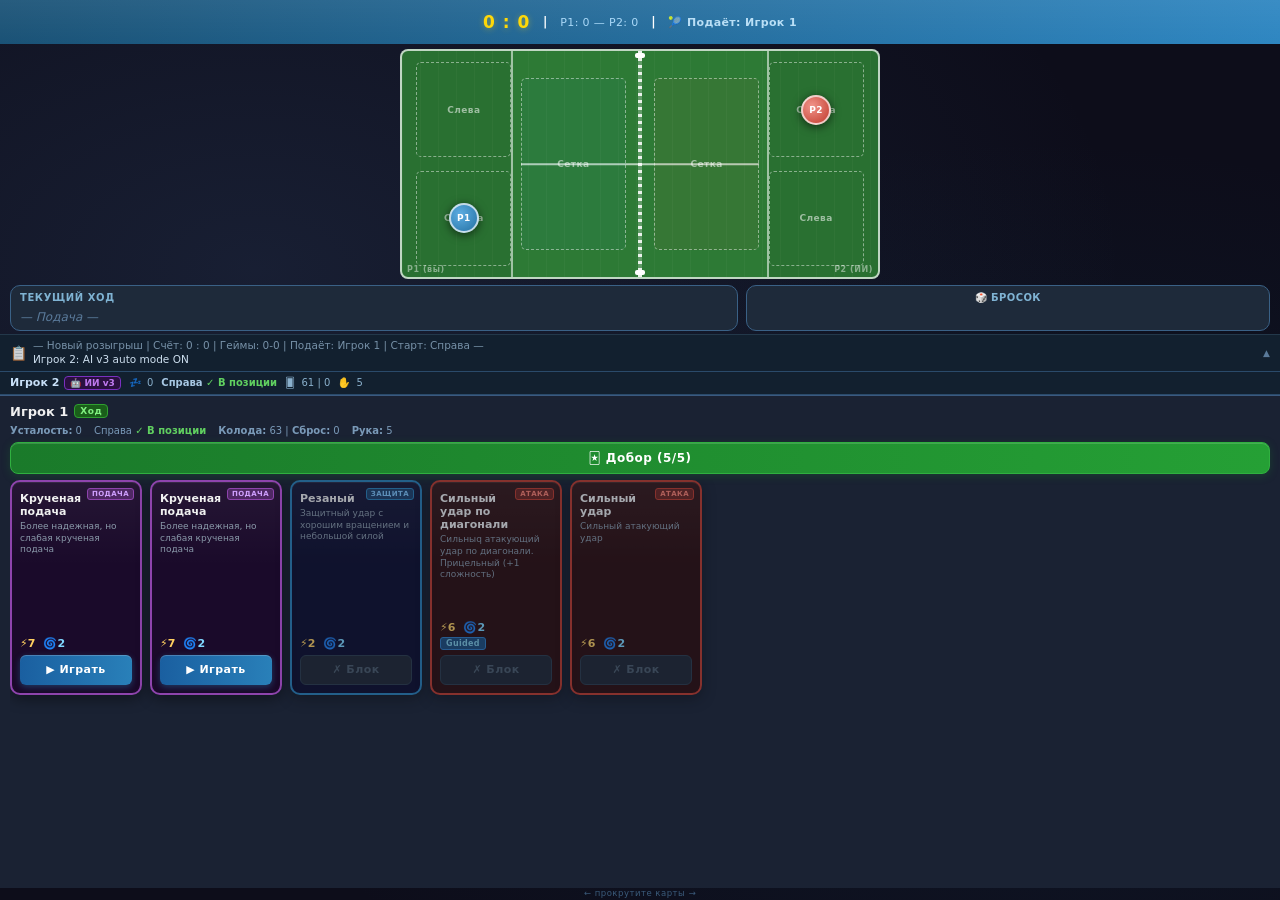
==== commit 25b3136e: "Delete legacy v3-weights(4).json It predates the LayerNorm/LeakyReLU network, so its values are sile" ====
--- a/index.html
+++ b/index.html
@@ -183,9 +183,9 @@
 
     // ── Load v3 weights from file and configure AI ──────────
     window.addEventListener('load', () => {
-      // v3-weights(4).json predates the LayerNorm/LeakyReLU change and is not
-      // compatible with the current network — retrain with train-v3-node.js
-      // rather than restoring it.
+      // Weight sets predating the LayerNorm/LeakyReLU network are incompatible
+      // (same dimensions, meaningless values) — retrain with train-v3-node.js
+      // rather than restoring one from git history.
       fetch('v3-weights-pure.json')
         .then(res => res.json())
         .then(weightsData => {
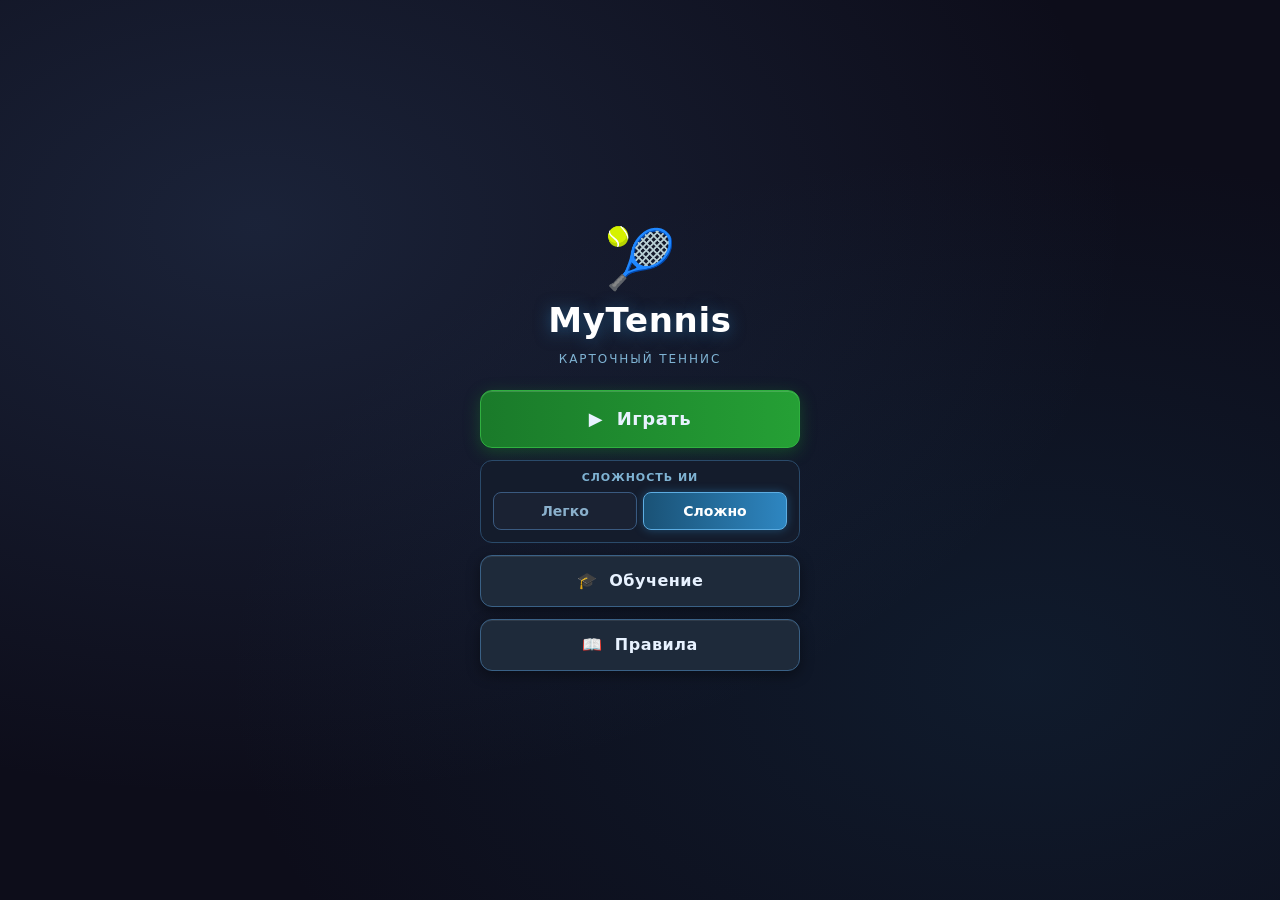
==== commit 2ca8acf7: "Add main menu, interactive tutorial, card sheet and point-end pause Mobile front end (index.html): -" ====
--- a/index.html
+++ b/index.html
@@ -112,6 +112,56 @@
 
   <!-- Log: kept in DOM, hidden — render.js requires #log -->
   <div id="log" style="display:none;"></div>
+
+  <!-- ═══════════════════════════════════════════
+       CARD DETAIL SHEET (tap a card to open)
+  ════════════════════════════════════════════ -->
+  <div id="card-overlay" onclick="if(event.target===this)closeCardSheet()">
+    <div class="card-sheet">
+      <div class="log-sheet-head">
+        <strong>🃏 Карта</strong>
+        <button class="log-close" onclick="closeCardSheet()">✕</button>
+      </div>
+      <div class="card-sheet-body" id="card-sheet-body"></div>
+    </div>
+  </div>
+
+  <!-- ═══════════════════════════════════════════
+       RULES OVERLAY (renders RULES.md)
+  ════════════════════════════════════════════ -->
+  <div id="rules-overlay">
+    <div class="rules-sheet">
+      <div class="log-sheet-head">
+        <strong>📖 Правила</strong>
+        <button class="log-close" onclick="closeRules()">✕</button>
+      </div>
+      <div class="rules-body" id="rules-body">Загрузка…</div>
+    </div>
+  </div>
+
+  <!-- ═══════════════════════════════════════════
+       MAIN MENU (open on load)
+  ════════════════════════════════════════════ -->
+  <div id="menu-overlay" class="open">
+    <div class="menu-inner">
+      <div class="menu-logo">🎾</div>
+      <div class="menu-title">MyTennis</div>
+      <div class="menu-sub">Карточный теннис</div>
+      <button class="menu-btn menu-btn-play" onclick="menuPlay()">▶&nbsp; Играть</button>
+      <div class="menu-difficulty">
+        <div class="menu-diff-label">Сложность ИИ</div>
+        <div class="menu-diff-toggle">
+          <button id="diff-easy" class="menu-diff-btn" onclick="setDifficulty('easy')">Легко</button>
+          <button id="diff-hard" class="menu-diff-btn" onclick="setDifficulty('hard')">Сложно</button>
+        </div>
+      </div>
+      <button class="menu-btn" onclick="menuTutorial()">🎓&nbsp; Обучение</button>
+      <button class="menu-btn" onclick="openRules()">📖&nbsp; Правила</button>
+    </div>
+  </div>
+
+  <!-- reopen-menu button, floats over the score bar -->
+  <button id="menu-btn" onclick="openMenu()" title="Меню">☰</button>
 
   <!-- ═══════════════════════════════════════════
        SCRIPTS
@@ -135,6 +185,7 @@
   <script src="ai-simulate.js"></script>
   <script src="ai-v3-train.js"></script>
   <script src="game.js"></script>
+  <script src="tutorial.js"></script>
 
   <script>
     // Route every dice roll — player's or AI's — into the one visible block.
@@ -169,6 +220,78 @@
       }
     }
 
+    // ── Main menu ───────────────────────────────────────────
+    function openMenu()  { document.getElementById('menu-overlay').classList.add('open'); }
+    function closeMenu() { document.getElementById('menu-overlay').classList.remove('open'); }
+    function menuPlay()  { closeMenu(); }
+    function menuTutorial() {
+      closeMenu();
+      if (typeof startTutorial === 'function') startTutorial();
+    }
+
+    // Difficulty: Легко = AI v2 (heuristic baseline), Сложно = AI v3 (network)
+    function setDifficulty(level, save = true) {
+      aiSetVersion(1, level === 'easy' ? 2 : 3);
+      document.getElementById('diff-easy').classList.toggle('active', level === 'easy');
+      document.getElementById('diff-hard').classList.toggle('active', level !== 'easy');
+      if (save) { try { localStorage.setItem('mytennis-difficulty', level); } catch (e) {} }
+    }
+
+    // ── Rules overlay: fetch RULES.md, render a markdown subset ──
+    let rulesLoaded = false;
+    function openRules() {
+      document.getElementById('rules-overlay').classList.add('open');
+      if (rulesLoaded) return;
+      fetch('RULES.md')
+        .then(r => r.text())
+        .then(md => { document.getElementById('rules-body').innerHTML = renderMarkdown(md); rulesLoaded = true; })
+        .catch(() => { document.getElementById('rules-body').textContent = 'Не удалось загрузить правила.'; });
+    }
+    function closeRules() { document.getElementById('rules-overlay').classList.remove('open'); }
+
+    // Covers what RULES.md actually uses: headings, bold/italic/code, lists,
+    // tables, fenced code blocks, horizontal rules.
+    function renderMarkdown(md) {
+      const inline = s => s
+        .replace(/`([^`]+)`/g, '<code>$1</code>')
+        .replace(/\*\*([^*]+)\*\*/g, '<strong>$1</strong>')
+        .replace(/\*([^*]+)\*/g, '<em>$1</em>');
+      const out = [];
+      let list = null, table = null, inCode = false, codeBuf = [];
+      const flushList  = () => { if (list)  { out.push(`<${list.tag}>${list.items.join('')}</${list.tag}>`); list = null; } };
+      const flushTable = () => { if (table) { out.push(`<table>${table.join('')}</table>`); table = null; } };
+      for (const line of md.split(/\r?\n/)) {
+        if (inCode) {
+          if (/^```/.test(line)) { out.push(`<pre>${codeBuf.join('\n')}</pre>`); inCode = false; codeBuf = []; }
+          else codeBuf.push(line.replace(/&/g, '&amp;').replace(/</g, '&lt;'));
+          continue;
+        }
+        if (/^```/.test(line)) { flushList(); flushTable(); inCode = true; continue; }
+        if (/^\|/.test(line.trim())) {
+          flushList();
+          if (/^\|[\s\-|:]+\|$/.test(line.trim())) continue;  // |---|---| separator
+          const tag = table ? 'td' : 'th';
+          const cells = line.trim().replace(/^\||\|$/g, '').split('|')
+            .map(c => `<${tag}>${inline(c.trim())}</${tag}>`).join('');
+          (table = table || []).push(`<tr>${cells}</tr>`);
+          continue;
+        }
+        flushTable();
+        const h = line.match(/^(#{1,4})\s+(.*)/);
+        if (h) { flushList(); const lvl = h[1].length + 1; out.push(`<h${lvl}>${inline(h[2])}</h${lvl}>`); continue; }
+        if (/^---+\s*$/.test(line)) { flushList(); out.push('<hr>'); continue; }
+        const ul = line.match(/^\s*[-*]\s+(.*)/);
+        if (ul) { if (!list || list.tag !== 'ul') { flushList(); list = { tag: 'ul', items: [] }; } list.items.push(`<li>${inline(ul[1])}</li>`); continue; }
+        const ol = line.match(/^\s*\d+\.\s+(.*)/);
+        if (ol) { if (!list || list.tag !== 'ol') { flushList(); list = { tag: 'ol', items: [] }; } list.items.push(`<li>${inline(ol[1])}</li>`); continue; }
+        if (!line.trim()) { flushList(); continue; }
+        flushList();
+        out.push(`<p>${inline(line)}</p>`);
+      }
+      flushList(); flushTable();
+      return out.join('');
+    }
+
     // ── Telegram Mini App init ──────────────────────────────
     const tg = window.Telegram?.WebApp;
     if (tg) {
@@ -194,7 +317,10 @@
         })
         .catch(err => console.warn('Could not load v3-weights-pure.json:', err));
 
-      aiSetVersion(1, 3);       // P2 uses v3
+      // Difficulty from the menu (persisted): Легко = v2, Сложно = v3
+      let savedDifficulty = 'hard';
+      try { savedDifficulty = localStorage.getItem('mytennis-difficulty') || 'hard'; } catch (e) {}
+      setDifficulty(savedDifficulty, false);
       aiSetAutoMode(1, true);   // P2 plays automatically
     });
   </script>
--- a/styles-app.css
+++ b/styles-app.css
@@ -913,6 +913,339 @@
 }
 
 /* ═══════════════════════════════════════════════════
+   6. NEW POINT BUTTON (point-end pause)
+   ═══════════════════════════════════════════════════ */
+.app-player-panel .new-point-btn {
+  background: linear-gradient(90deg, #8a6d00, #c9a227);
+  border: 1px solid #ffd700;
+  color: #fff;
+  box-shadow: 0 2px 10px rgba(255,215,0,.25), inset 0 1px 0 rgba(255,255,255,.15);
+  animation: pulse-pass 1.2s ease-in-out infinite;
+}
+
+/* ═══════════════════════════════════════════════════
+   7. MAIN MENU
+   ═══════════════════════════════════════════════════ */
+#menu-overlay {
+  position: fixed;
+  inset: 0;
+  z-index: 800;
+  display: none;
+  align-items: center;
+  justify-content: center;
+  background: #0d0d1a;
+  background-image:
+    radial-gradient(ellipse at 20% 25%, rgba(74,111,165,.22) 0%, transparent 60%),
+    radial-gradient(ellipse at 80% 75%, rgba(26,82,118,.20) 0%, transparent 55%);
+  padding: 20px;
+}
+#menu-overlay.open { display: flex; }
+
+.menu-inner {
+  width: min(320px, 88vw);
+  display: flex;
+  flex-direction: column;
+  gap: 12px;
+  text-align: center;
+}
+.menu-logo  { font-size: 58px; line-height: 1; }
+.menu-title {
+  font-size: 34px;
+  font-weight: 900;
+  color: #fff;
+  letter-spacing: 0.02em;
+  text-shadow: 0 2px 16px rgba(46,134,193,.5);
+}
+.menu-sub {
+  font-size: 12px;
+  color: #7fb3d3;
+  letter-spacing: 0.16em;
+  text-transform: uppercase;
+  margin-bottom: 12px;
+}
+.menu-btn {
+  height: 52px;
+  border-radius: 12px;
+  font-size: 16px;
+  font-weight: 800;
+  letter-spacing: 0.03em;
+  background: #1e2a3a;
+  color: #e8f2ff;
+  border: 1px solid #3a6186;
+  cursor: pointer;
+  box-shadow: 0 4px 14px rgba(0,0,0,.4), inset 0 1px 0 rgba(255,255,255,.08);
+}
+.menu-btn:active { filter: brightness(1.25); }
+.menu-btn-play {
+  height: 58px;
+  font-size: 18px;
+  background: linear-gradient(90deg, #1a7a2a, #25a035);
+  border-color: #30b040;
+  box-shadow: 0 4px 16px rgba(26,122,42,.45), inset 0 1px 0 rgba(255,255,255,.15);
+}
+
+.menu-difficulty {
+  background: #141c2c;
+  border: 1px solid #2a4a6a;
+  border-radius: 12px;
+  padding: 10px 12px 12px;
+  display: flex;
+  flex-direction: column;
+  gap: 8px;
+}
+.menu-diff-label {
+  font-size: 11px;
+  font-weight: 700;
+  color: #7fb3d3;
+  text-transform: uppercase;
+  letter-spacing: 0.09em;
+}
+.menu-diff-toggle { display: flex; gap: 6px; }
+.menu-diff-btn {
+  flex: 1;
+  height: 38px;
+  border-radius: 8px;
+  border: 1px solid #3a5a80;
+  background: #1a2233;
+  color: #8ab0cc;
+  font-size: 14px;
+  font-weight: 700;
+  cursor: pointer;
+}
+.menu-diff-btn.active {
+  background: linear-gradient(90deg, #1a5276, #2e86c1);
+  color: #fff;
+  border-color: #5dade2;
+  box-shadow: 0 0 10px rgba(46,134,193,.45);
+}
+
+/* reopen-menu button over the score bar */
+#menu-btn {
+  position: absolute;
+  left: 6px;
+  top: max(6px, env(safe-area-inset-top));
+  z-index: 60;
+  width: 32px;
+  height: 32px;
+  border-radius: 8px;
+  background: rgba(0,0,0,.28);
+  color: #fff;
+  border: 1px solid rgba(255,255,255,.35);
+  font-size: 15px;
+  line-height: 1;
+  cursor: pointer;
+}
+
+/* ═══════════════════════════════════════════════════
+   8. RULES OVERLAY (rendered RULES.md)
+   ═══════════════════════════════════════════════════ */
+#rules-overlay {
+  position: fixed;
+  inset: 0;
+  z-index: 850;
+  background: rgba(5,10,20,.8);
+  display: none;
+  align-items: flex-end;
+}
+#rules-overlay.open { display: flex; }
+.rules-sheet {
+  width: 100%;
+  height: 94dvh;
+  background: #16222f;
+  border-top: 1px solid #3a5a80;
+  border-top-left-radius: 14px;
+  border-top-right-radius: 14px;
+  display: flex;
+  flex-direction: column;
+  box-shadow: 0 -8px 30px rgba(0,0,0,.5);
+}
+.rules-body {
+  flex: 1;
+  min-height: 0;
+  overflow-y: auto;
+  padding: 12px 16px calc(18px + env(safe-area-inset-bottom));
+  font-size: 13px;
+  line-height: 1.55;
+  color: #c4d6e6;
+  -webkit-overflow-scrolling: touch;
+}
+.rules-body h2 { font-size: 18px; color: #fff;     margin: 4px 0 8px; }
+.rules-body h3 { font-size: 15px; color: #ffd060;  margin: 16px 0 6px; }
+.rules-body h4,
+.rules-body h5 { font-size: 13px; color: #7fb3d3;  margin: 12px 0 4px; }
+.rules-body p  { margin: 6px 0; }
+.rules-body ul, .rules-body ol { margin: 6px 0 6px 20px; }
+.rules-body li { margin: 3px 0; }
+.rules-body hr { border: none; height: 1px; background: #24384a; margin: 14px 0; }
+.rules-body strong { color: #e8f2ff; }
+.rules-body code {
+  background: #0d1622;
+  border: 1px solid #24384a;
+  border-radius: 4px;
+  padding: 0 4px;
+  font-size: 12px;
+  color: #9fd0ff;
+}
+.rules-body pre {
+  background: #0d1622;
+  border: 1px solid #24384a;
+  border-radius: 8px;
+  padding: 8px 10px;
+  font-size: 11px;
+  line-height: 1.5;
+  overflow-x: auto;
+  color: #9fd0ff;
+  margin: 8px 0;
+}
+.rules-body table {
+  border-collapse: collapse;
+  margin: 8px 0;
+  font-size: 11.5px;
+  display: block;
+  overflow-x: auto;
+}
+.rules-body th, .rules-body td {
+  border: 1px solid #2a4a6a;
+  padding: 4px 7px;
+  text-align: left;
+  vertical-align: top;
+}
+.rules-body th { background: #1a2c3d; color: #cfe4f4; white-space: nowrap; }
+
+/* ═══════════════════════════════════════════════════
+   9. CARD DETAIL SHEET
+   ═══════════════════════════════════════════════════ */
+#card-overlay {
+  position: fixed;
+  inset: 0;
+  z-index: 950;
+  background: rgba(5,10,20,.72);
+  display: none;
+  align-items: flex-end;
+}
+#card-overlay.open { display: flex; }
+.card-sheet {
+  width: 100%;
+  max-height: 78dvh;
+  background: #16222f;
+  border-top: 1px solid #3a5a80;
+  border-top-left-radius: 14px;
+  border-top-right-radius: 14px;
+  display: flex;
+  flex-direction: column;
+  box-shadow: 0 -8px 30px rgba(0,0,0,.5);
+}
+.card-sheet-body {
+  flex: 1;
+  min-height: 0;
+  overflow-y: auto;
+  padding: 12px 14px calc(16px + env(safe-area-inset-bottom));
+  -webkit-overflow-scrolling: touch;
+}
+.cs-head-row {
+  display: flex;
+  align-items: center;
+  justify-content: space-between;
+  gap: 8px;
+}
+.cs-name { font-size: 17px; font-weight: 800; color: #fff; }
+.cs-cat {
+  flex: 0 0 auto;
+  font-size: 9px;
+  font-weight: 800;
+  text-transform: uppercase;
+  letter-spacing: 0.06em;
+  border-radius: 4px;
+  padding: 2px 7px;
+}
+.cs-cat-attack  { background: rgba(192,57,43,.4);  color: #ff8070; border: 1px solid #c0392b; }
+.cs-cat-defense { background: rgba(41,128,185,.4); color: #80c8ff; border: 1px solid #2980b9; }
+.cs-cat-volley  { background: rgba(39,174,96,.4);  color: #80f0a0; border: 1px solid #27ae60; }
+.cs-cat-serve   { background: rgba(142,68,173,.4); color: #d0a0ff; border: 1px solid #8e44ad; }
+.cs-desc { margin: 6px 0 10px; color: #8898a8; font-size: 12px; line-height: 1.45; }
+.cs-props { display: flex; flex-direction: column; gap: 7px; }
+.cs-prop {
+  display: flex;
+  gap: 9px;
+  font-size: 12px;
+  line-height: 1.45;
+  color: #b8ccdc;
+  background: #12202f;
+  border: 1px solid #24384a;
+  border-radius: 8px;
+  padding: 7px 9px;
+}
+.cs-prop-icon { flex: 0 0 auto; font-size: 14px; }
+.cs-prop strong { color: #e8f2ff; }
+
+/* ═══════════════════════════════════════════════════
+   10. TUTORIAL (spotlight walkthrough)
+   ═══════════════════════════════════════════════════ */
+.tut-shade {
+  position: fixed;
+  z-index: 900;
+  background: rgba(3,8,18,.78);
+}
+.tut-hole-blocker { position: fixed; z-index: 900; background: transparent; }
+.tut-ring {
+  position: fixed;
+  z-index: 901;
+  border: 2px solid #ffd700;
+  border-radius: 10px;
+  box-shadow: 0 0 14px rgba(255,215,0,.55);
+  pointer-events: none;
+  transition: top .25s ease, left .25s ease, width .25s ease, height .25s ease;
+}
+.tut-tip {
+  position: fixed;
+  z-index: 902;
+  width: min(92vw, 340px);
+  background: #1e2a3a;
+  border: 1px solid #3a6186;
+  border-radius: 12px;
+  padding: 12px 14px;
+  box-shadow: 0 10px 30px rgba(0,0,0,.65);
+  color: #dce8f4;
+  font-size: 13px;
+  line-height: 1.5;
+}
+.tut-step-num {
+  font-size: 10px;
+  color: #7fb3d3;
+  font-weight: 700;
+  letter-spacing: 0.08em;
+  margin-bottom: 5px;
+}
+.tut-text strong { color: #fff; }
+.tut-actions {
+  display: flex;
+  justify-content: space-between;
+  align-items: center;
+  gap: 8px;
+  margin-top: 10px;
+}
+.tut-skip {
+  background: none;
+  border: none;
+  color: #5a7a9a;
+  font-size: 11px;
+  cursor: pointer;
+  padding: 4px;
+}
+.tut-next {
+  background: linear-gradient(90deg, #1a5fa0, #2980b9);
+  color: #fff;
+  border: none;
+  border-radius: 8px;
+  height: 34px;
+  padding: 0 20px;
+  font-size: 13px;
+  font-weight: 800;
+  cursor: pointer;
+}
+.tut-hint { color: #ffd060; font-size: 11.5px; font-weight: 700; }
+
+/* ═══════════════════════════════════════════════════
    SHORT SCREENS (iPhone SE etc.)
    ═══════════════════════════════════════════════════ */
 @media (max-height: 700px) {
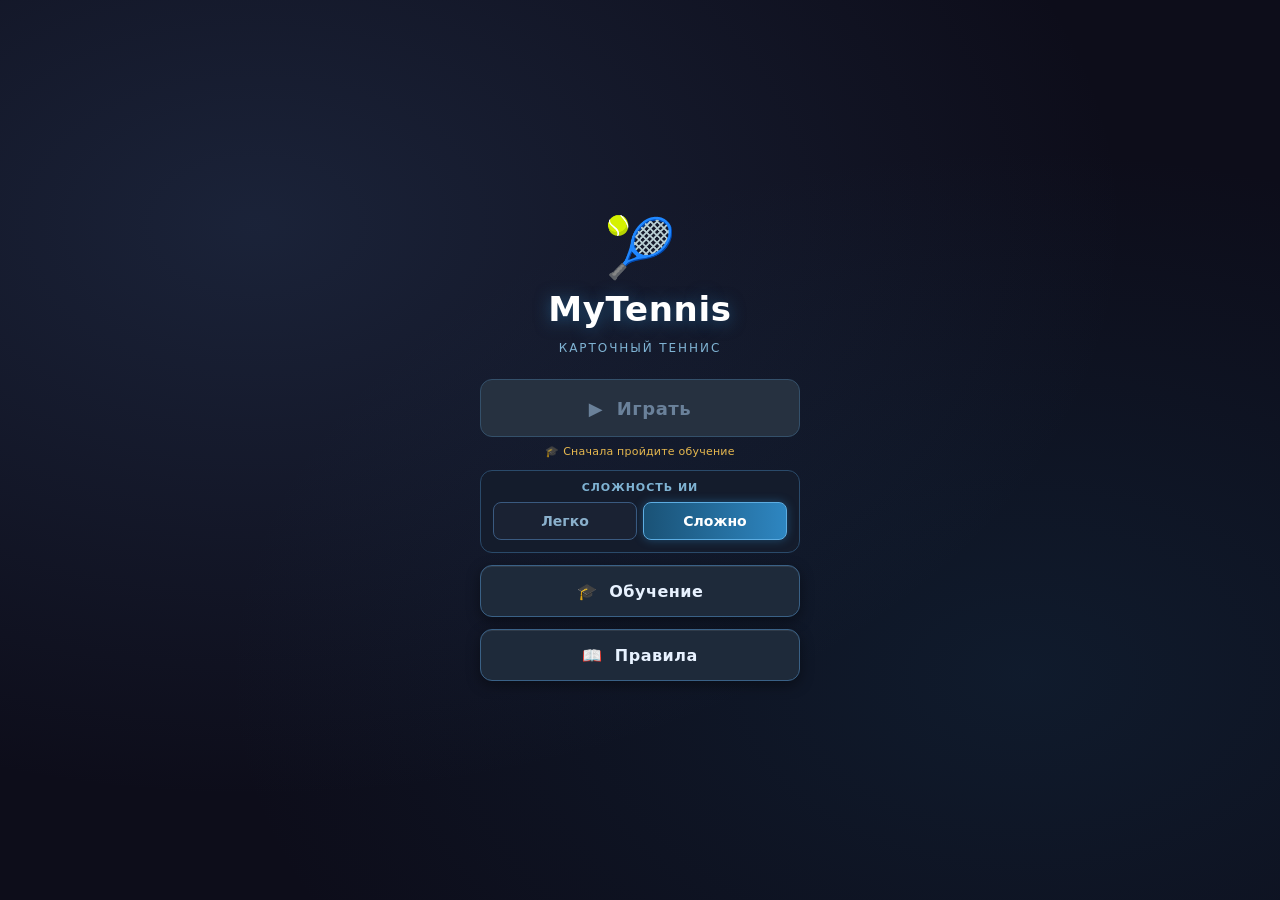
==== commit 38e6d619: "Lock "Играть" on first launch until the tutorial is seen First-run gate for index.html: "Играть" sta" ====
--- a/index.html
+++ b/index.html
@@ -148,6 +148,7 @@
       <div class="menu-title">MyTennis</div>
       <div class="menu-sub">Карточный теннис</div>
       <button class="menu-btn menu-btn-play" onclick="menuPlay()">▶&nbsp; Играть</button>
+      <div id="play-lock-hint" class="menu-lock-hint">🎓 Сначала пройдите обучение</div>
       <div class="menu-difficulty">
         <div class="menu-diff-label">Сложность ИИ</div>
         <div class="menu-diff-toggle">
@@ -160,8 +161,11 @@
     </div>
   </div>
 
-  <!-- reopen-menu button, floats over the score bar -->
+  <!-- reopen-menu button, floats over the score bar (left) -->
   <button id="menu-btn" onclick="openMenu()" title="Меню">☰</button>
+
+  <!-- new-match button, floats over the score bar (right) -->
+  <button id="new-match-btn" onclick="newMatch()" title="Новая партия">⟳&nbsp;Партия</button>
 
   <!-- ═══════════════════════════════════════════
        SCRIPTS
@@ -220,10 +224,52 @@
       }
     }
 
+    // ── New match (top ribbon) ──────────────────────────────
+    // Restarts the whole match (score, games, decks) without opening the menu.
+    // Confirms first so a stray tap doesn't wipe a match in progress.
+    function newMatch() {
+      const go = () => { if (typeof startGame === 'function') startGame(); };
+      const q = 'Начать новую партию? Текущий счёт будет сброшен.';
+      // tg.showConfirm exists but throws WebAppMethodUnsupported on older
+      // Telegram WebViews (Bot API < 6.2) — version-gate it, then fall back to
+      // a native confirm (the try/catch is a belt-and-suspenders guard).
+      const canShowConfirm = tg && typeof tg.showConfirm === 'function' &&
+        (typeof tg.isVersionAtLeast !== 'function' || tg.isVersionAtLeast('6.2'));
+      if (canShowConfirm) {
+        try { tg.showConfirm(q, ok => { if (ok) go(); }); return; }
+        catch (e) { /* unsupported — fall through */ }
+      }
+      if (window.confirm(q)) go();
+    }
+
+    // ── First-run tutorial gate ─────────────────────────────
+    // On the very first launch "Играть" is locked until the tutorial has been
+    // seen (completed OR skipped — both call markTutorialSeen via endTutorial).
+    // Fail-open: if localStorage is unavailable, treat it as already seen so a
+    // user can never get stuck unable to unlock.
+    function tutorialSeen() {
+      try { return localStorage.getItem('mytennis-tutorial-seen') === '1'; }
+      catch (e) { return true; }
+    }
+    function markTutorialSeen() {
+      try { localStorage.setItem('mytennis-tutorial-seen', '1'); } catch (e) {}
+      updatePlayLock();
+    }
+    function updatePlayLock() {
+      const locked = !tutorialSeen();
+      const playBtn = document.querySelector('.menu-btn-play');
+      if (playBtn) {
+        playBtn.disabled = locked;
+        playBtn.classList.toggle('menu-btn-locked', locked);
+      }
+      const hint = document.getElementById('play-lock-hint');
+      if (hint) hint.style.display = locked ? 'block' : 'none';
+    }
+
     // ── Main menu ───────────────────────────────────────────
     function openMenu()  { document.getElementById('menu-overlay').classList.add('open'); }
     function closeMenu() { document.getElementById('menu-overlay').classList.remove('open'); }
-    function menuPlay()  { closeMenu(); }
+    function menuPlay()  { if (!tutorialSeen()) return; closeMenu(); }
     function menuTutorial() {
       closeMenu();
       if (typeof startTutorial === 'function') startTutorial();
@@ -321,6 +367,7 @@
       let savedDifficulty = 'hard';
       try { savedDifficulty = localStorage.getItem('mytennis-difficulty') || 'hard'; } catch (e) {}
       setDifficulty(savedDifficulty, false);
+      updatePlayLock();         // lock "Играть" on first run until tutorial seen
       aiSetAutoMode(1, true);   // P2 plays automatically
     });
   </script>
--- a/styles-app.css
+++ b/styles-app.css
@@ -303,6 +303,15 @@
   font-size: 11px;
   color: #a8c0d8;
   font-weight: 600;
+}
+.ct-miss {
+  color: #ff8070;
+  font-weight: 800;
+  font-size: 10px;
+  background: rgba(192,57,43,.18);
+  border: 1px solid #c0392b;
+  border-radius: 4px;
+  padding: 0 5px;
 }
 .ct-difficulty {
   font-size: 10px;
@@ -983,6 +992,22 @@
   border-color: #30b040;
   box-shadow: 0 4px 16px rgba(26,122,42,.45), inset 0 1px 0 rgba(255,255,255,.15);
 }
+/* first-run lock: "Играть" disabled until the tutorial has been seen */
+.menu-btn-play.menu-btn-locked {
+  background: #263140;
+  border-color: #34506a;
+  color: #6a819a;
+  box-shadow: none;
+  cursor: not-allowed;
+  filter: none;
+}
+.menu-lock-hint {
+  display: none;
+  margin-top: -4px;
+  font-size: 11px;
+  color: #e6b84f;
+  letter-spacing: 0.02em;
+}
 
 .menu-difficulty {
   background: #141c2c;
@@ -1019,13 +1044,11 @@
   box-shadow: 0 0 10px rgba(46,134,193,.45);
 }
 
-/* reopen-menu button over the score bar */
-#menu-btn {
+/* floating buttons over the score bar (left: menu, right: new match) */
+#menu-btn, #new-match-btn {
   position: absolute;
-  left: 6px;
   top: max(6px, env(safe-area-inset-top));
   z-index: 60;
-  width: 32px;
   height: 32px;
   border-radius: 8px;
   background: rgba(0,0,0,.28);
@@ -1035,6 +1058,18 @@
   line-height: 1;
   cursor: pointer;
 }
+#menu-btn  { left: 6px; width: 32px; }
+#new-match-btn {
+  right: 6px;
+  padding: 0 9px;
+  font-size: 11px;
+  font-weight: 700;
+  white-space: nowrap;
+}
+#menu-btn:active, #new-match-btn:active { background: rgba(0,0,0,.5); }
+
+/* reserve room on both ends so the centered score text clears the buttons */
+#tennis-score { padding-left: 44px; padding-right: 84px; }
 
 /* ═══════════════════════════════════════════════════
    8. RULES OVERLAY (rendered RULES.md)
